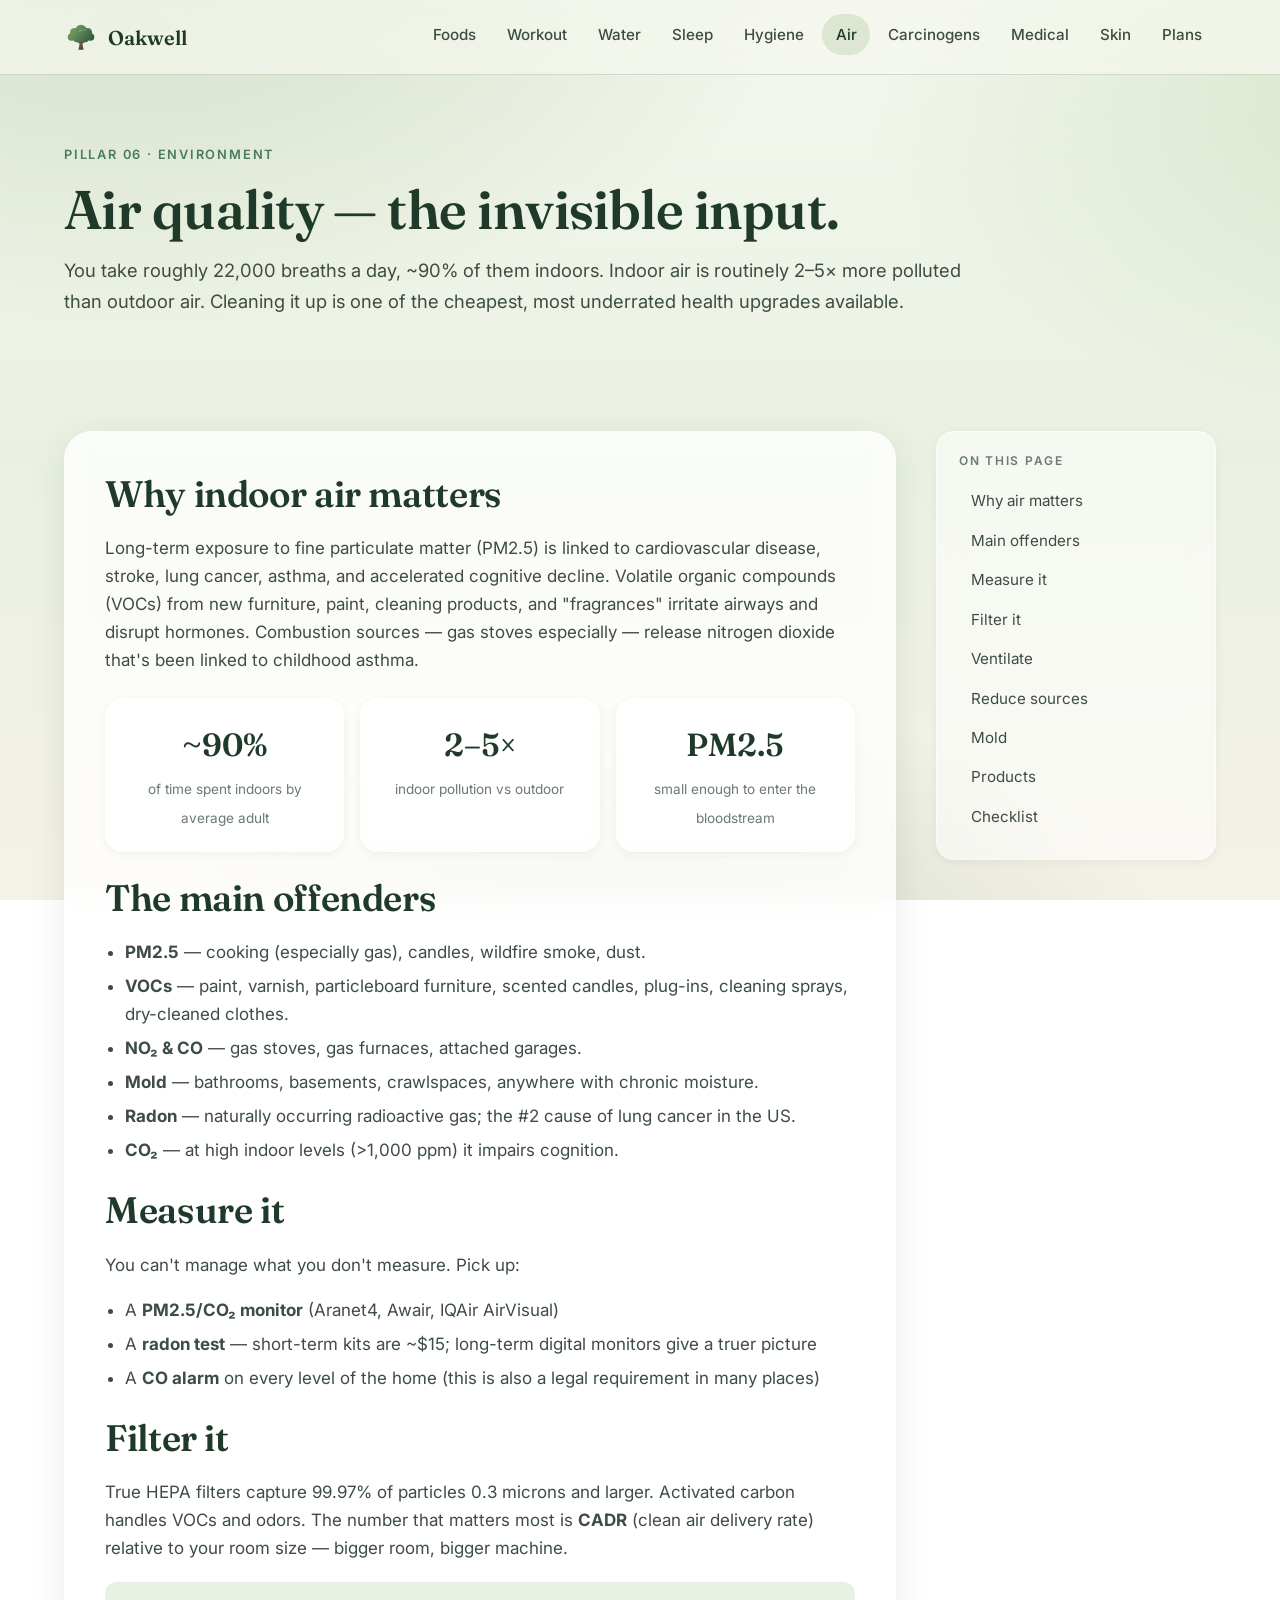
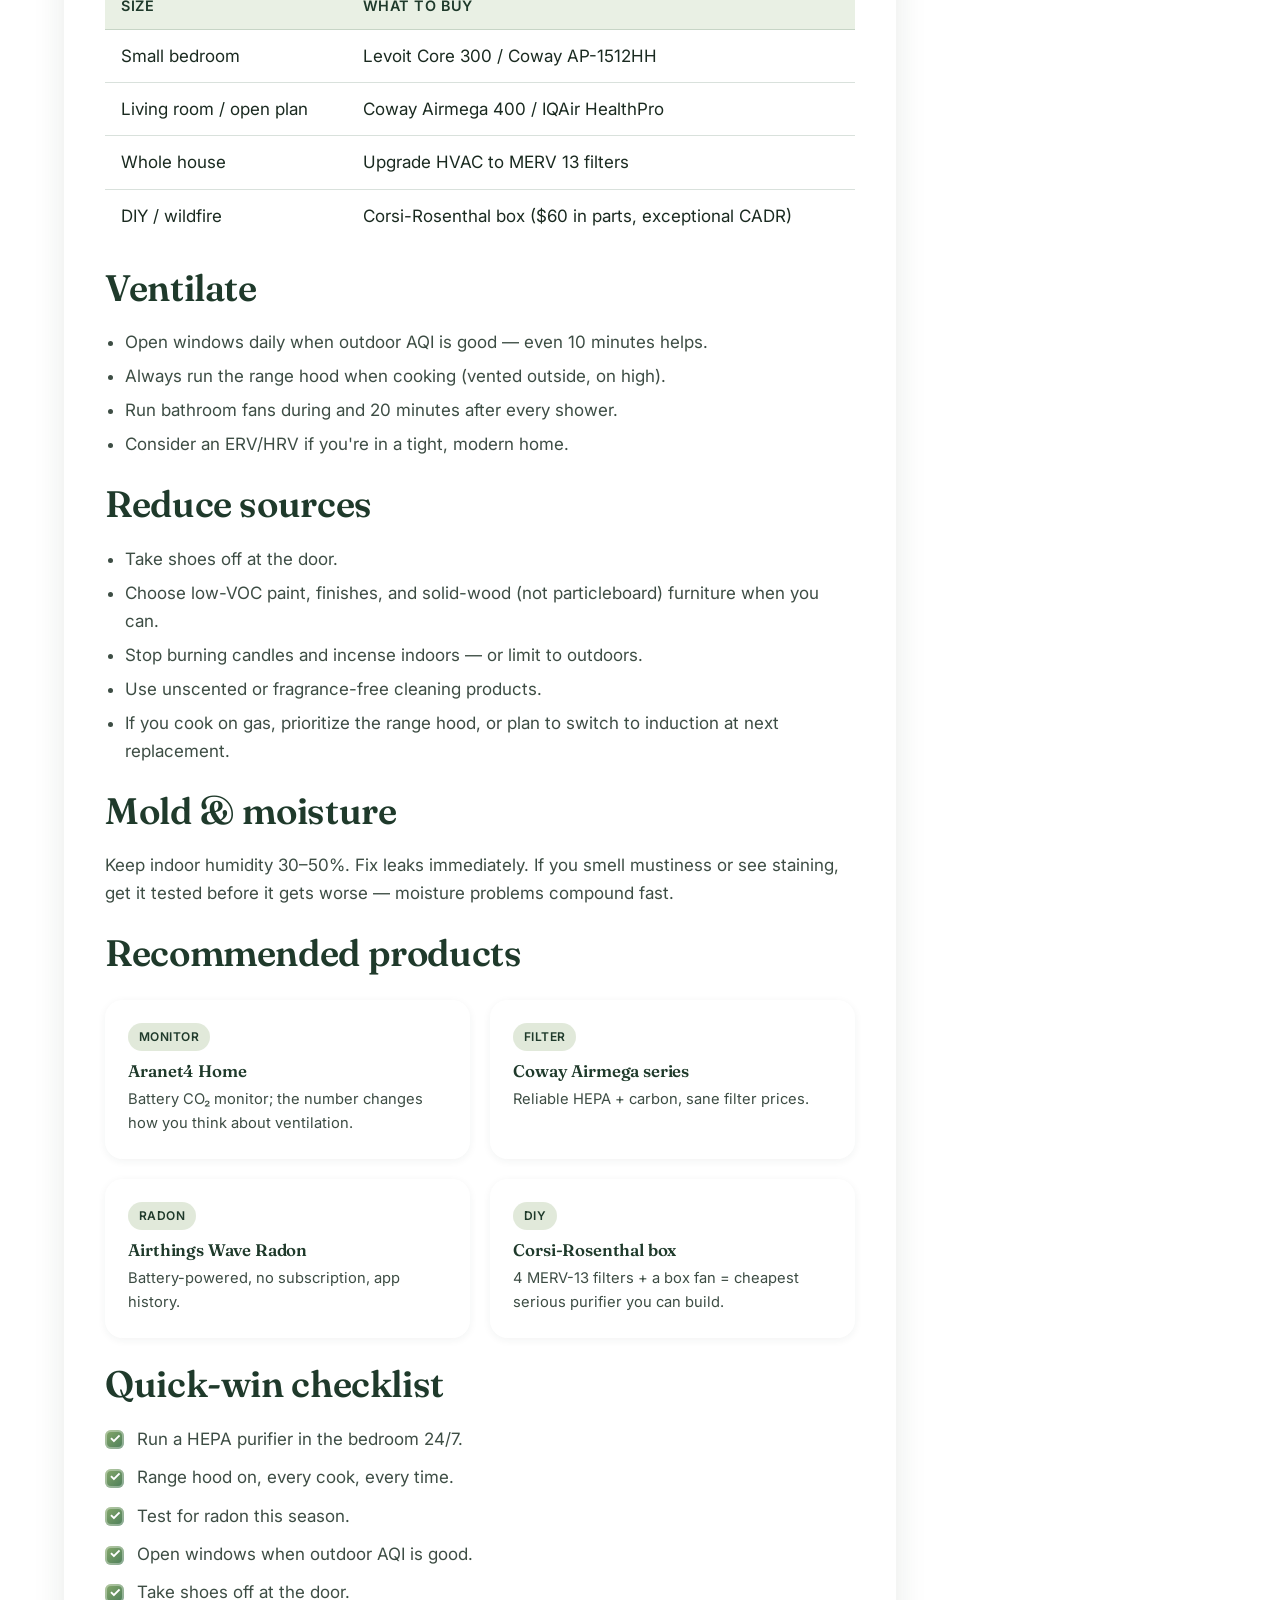
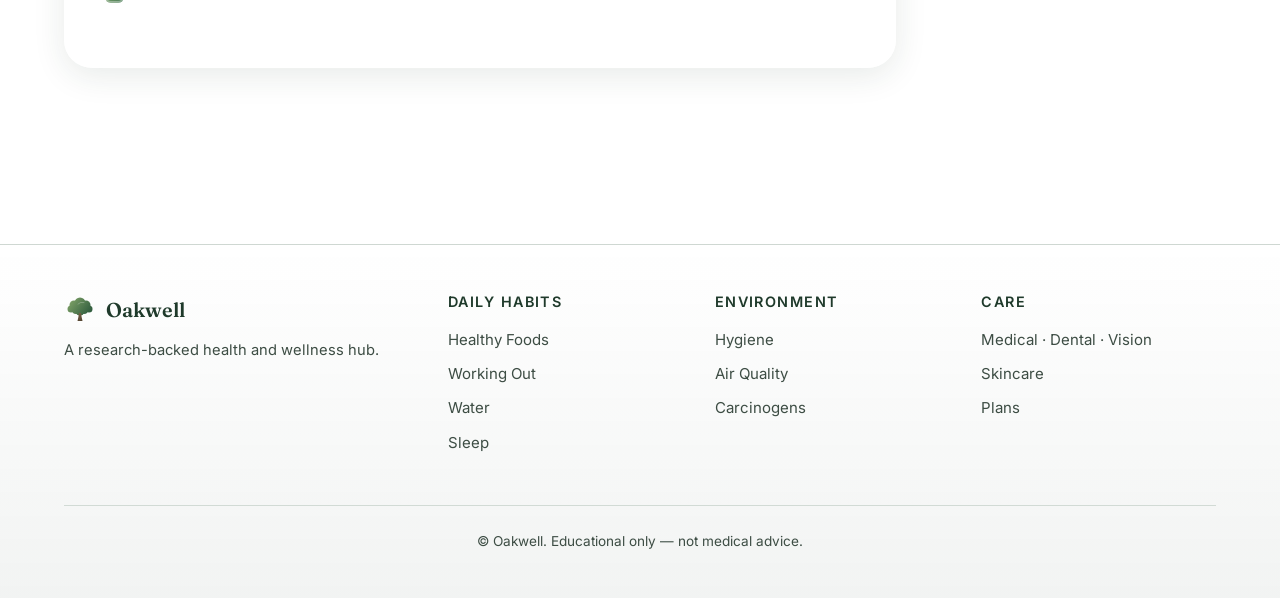
==== air-quality.html @ 97da0756 "first commit" ====
<!doctype html>
<html lang="en">
<head>
<meta charset="utf-8" />
<meta name="viewport" content="width=device-width,initial-scale=1" />
<title>Air Quality — Indoor Air, HEPA Filters, VOCs &amp; Mold | Oakwell</title>
<meta name="description" content="A practical guide to indoor air quality: PM2.5, VOCs, mold, radon, ventilation, choosing a HEPA purifier, and how to make the air in your home and office measurably cleaner." />
<meta name="keywords" content="indoor air quality, HEPA, PM2.5, VOCs, mold, radon, air purifier, ventilation, healthy home" />
<link rel="canonical" href="https://example.com/air-quality.html" />
<link rel="icon" type="image/svg+xml" href="assets/images/oak-logo.svg" />
<link rel="preconnect" href="https://fonts.googleapis.com">
<link rel="preconnect" href="https://fonts.gstatic.com" crossorigin>
<link href="https://fonts.googleapis.com/css2?family=Fraunces:opsz,wght@9..144,500;9..144,600&family=Inter:wght@400;500;600;700&display=swap" rel="stylesheet">
<link rel="stylesheet" href="assets/css/style.css" />
</head>
<body>

<header class="nav"><div class="nav-inner">
  <a class="brand" href="index.html"><img src="assets/images/oak-logo.svg" alt="" width="34" height="34"><span>Oakwell</span></a>
  <button class="nav-toggle" aria-label="Open menu" aria-expanded="false">☰</button>
  <nav><ul class="nav-links">
    <li><a href="foods.html">Foods</a></li><li><a href="workout.html">Workout</a></li><li><a href="water.html">Water</a></li>
    <li><a href="sleep.html">Sleep</a></li><li><a href="hygiene.html">Hygiene</a></li><li><a href="air-quality.html">Air</a></li>
    <li><a href="carcinogens.html">Carcinogens</a></li><li><a href="medical.html">Medical</a></li><li><a href="skincare.html">Skin</a></li>
    <li><a href="plans.html">Plans</a></li>
  </ul></nav>
</div></header>

<main>

<section class="page-head"><div class="container reveal">
  <span class="eyebrow">Pillar 06 · Environment</span>
  <h1>Air quality — the invisible input.</h1>
  <p class="lede">You take roughly 22,000 breaths a day, ~90% of them indoors. Indoor air is routinely 2–5× more polluted than outdoor air. Cleaning it up is one of the cheapest, most underrated health upgrades available.</p>
</div></section>

<section><div class="container content">
  <article class="glass reveal">
    <h2 id="why">Why indoor air matters</h2>
    <p>Long-term exposure to fine particulate matter (PM2.5) is linked to cardiovascular disease, stroke, lung cancer, asthma, and accelerated cognitive decline. Volatile organic compounds (VOCs) from new furniture, paint, cleaning products, and "fragrances" irritate airways and disrupt hormones. Combustion sources — gas stoves especially — release nitrogen dioxide that's been linked to childhood asthma.</p>
    <div class="stats">
      <div class="stat glass-soft"><span class="num">~90%</span><span class="label">of time spent indoors by average adult</span></div>
      <div class="stat glass-soft"><span class="num">2–5×</span><span class="label">indoor pollution vs outdoor</span></div>
      <div class="stat glass-soft"><span class="num">PM2.5</span><span class="label">small enough to enter the bloodstream</span></div>
    </div>

    <h2 id="enemies">The main offenders</h2>
    <ul>
      <li><strong>PM2.5</strong> — cooking (especially gas), candles, wildfire smoke, dust.</li>
      <li><strong>VOCs</strong> — paint, varnish, particleboard furniture, scented candles, plug-ins, cleaning sprays, dry-cleaned clothes.</li>
      <li><strong>NO₂ &amp; CO</strong> — gas stoves, gas furnaces, attached garages.</li>
      <li><strong>Mold</strong> — bathrooms, basements, crawlspaces, anywhere with chronic moisture.</li>
      <li><strong>Radon</strong> — naturally occurring radioactive gas; the #2 cause of lung cancer in the US.</li>
      <li><strong>CO₂</strong> — at high indoor levels (>1,000 ppm) it impairs cognition.</li>
    </ul>

    <h2 id="measure">Measure it</h2>
    <p>You can't manage what you don't measure. Pick up:</p>
    <ul>
      <li>A <strong>PM2.5/CO₂ monitor</strong> (Aranet4, Awair, IQAir AirVisual)</li>
      <li>A <strong>radon test</strong> — short-term kits are ~$15; long-term digital monitors give a truer picture</li>
      <li>A <strong>CO alarm</strong> on every level of the home (this is also a legal requirement in many places)</li>
    </ul>

    <h2 id="filter">Filter it</h2>
    <p>True HEPA filters capture 99.97% of particles 0.3 microns and larger. Activated carbon handles VOCs and odors. The number that matters most is <strong>CADR</strong> (clean air delivery rate) relative to your room size — bigger room, bigger machine.</p>
    <table>
      <thead><tr><th>Size</th><th>What to buy</th></tr></thead>
      <tbody>
        <tr><td>Small bedroom</td><td>Levoit Core 300 / Coway AP-1512HH</td></tr>
        <tr><td>Living room / open plan</td><td>Coway Airmega 400 / IQAir HealthPro</td></tr>
        <tr><td>Whole house</td><td>Upgrade HVAC to MERV 13 filters</td></tr>
        <tr><td>DIY / wildfire</td><td>Corsi-Rosenthal box ($60 in parts, exceptional CADR)</td></tr>
      </tbody>
    </table>

    <h2 id="ventilate">Ventilate</h2>
    <ul>
      <li>Open windows daily when outdoor AQI is good — even 10 minutes helps.</li>
      <li>Always run the range hood when cooking (vented outside, on high).</li>
      <li>Run bathroom fans during and 20 minutes after every shower.</li>
      <li>Consider an ERV/HRV if you're in a tight, modern home.</li>
    </ul>

    <h2 id="reduce">Reduce sources</h2>
    <ul>
      <li>Take shoes off at the door.</li>
      <li>Choose low-VOC paint, finishes, and solid-wood (not particleboard) furniture when you can.</li>
      <li>Stop burning candles and incense indoors — or limit to outdoors.</li>
      <li>Use unscented or fragrance-free cleaning products.</li>
      <li>If you cook on gas, prioritize the range hood, or plan to switch to induction at next replacement.</li>
    </ul>

    <h2 id="mold">Mold &amp; moisture</h2>
    <p>Keep indoor humidity 30–50%. Fix leaks immediately. If you smell mustiness or see staining, get it tested before it gets worse — moisture problems compound fast.</p>

    <h2 id="products">Recommended products</h2>
    <div class="products">
      <div class="product glass-soft"><span class="tag">Monitor</span><h4>Aranet4 Home</h4><p>Battery CO₂ monitor; the number changes how you think about ventilation.</p></div>
      <div class="product glass-soft"><span class="tag">Filter</span><h4>Coway Airmega series</h4><p>Reliable HEPA + carbon, sane filter prices.</p></div>
      <div class="product glass-soft"><span class="tag">Radon</span><h4>Airthings Wave Radon</h4><p>Battery-powered, no subscription, app history.</p></div>
      <div class="product glass-soft"><span class="tag">DIY</span><h4>Corsi-Rosenthal box</h4><p>4 MERV-13 filters + a box fan = cheapest serious purifier you can build.</p></div>
    </div>

    <h2 id="checklist">Quick-win checklist</h2>
    <ul class="checklist">
      <li>Run a HEPA purifier in the bedroom 24/7.</li>
      <li>Range hood on, every cook, every time.</li>
      <li>Test for radon this season.</li>
      <li>Open windows when outdoor AQI is good.</li>
      <li>Take shoes off at the door.</li>
    </ul>
  </article>

  <aside class="toc glass-soft">
    <h4>On this page</h4>
    <ul>
      <li><a href="#why">Why air matters</a></li>
      <li><a href="#enemies">Main offenders</a></li>
      <li><a href="#measure">Measure it</a></li>
      <li><a href="#filter">Filter it</a></li>
      <li><a href="#ventilate">Ventilate</a></li>
      <li><a href="#reduce">Reduce sources</a></li>
      <li><a href="#mold">Mold</a></li>
      <li><a href="#products">Products</a></li>
      <li><a href="#checklist">Checklist</a></li>
    </ul>
  </aside>
</div></section>

</main>

<footer><div class="container">
  <div class="footer-grid">
    <div><div class="brand" style="margin-bottom:.75rem;"><img src="assets/images/oak-logo.svg" alt="" width="32" height="32"><span>Oakwell</span></div><p style="font-size:.92rem;">A research-backed health and wellness hub.</p></div>
    <div><h4>Daily Habits</h4><ul><li><a href="foods.html">Healthy Foods</a></li><li><a href="workout.html">Working Out</a></li><li><a href="water.html">Water</a></li><li><a href="sleep.html">Sleep</a></li></ul></div>
    <div><h4>Environment</h4><ul><li><a href="hygiene.html">Hygiene</a></li><li><a href="air-quality.html">Air Quality</a></li><li><a href="carcinogens.html">Carcinogens</a></li></ul></div>
    <div><h4>Care</h4><ul><li><a href="medical.html">Medical · Dental · Vision</a></li><li><a href="skincare.html">Skincare</a></li><li><a href="plans.html">Plans</a></li></ul></div>
  </div>
  <div class="footer-bottom"><p>© Oakwell. Educational only — not medical advice.</p></div>
</div></footer>
<script src="assets/js/main.js"></script>
</body>
</html>
---- assets/css/style.css ----
/* =========================================================
   Oakwell Health & Wellness — Global Stylesheet
   Theme: Modern, clean, glassy, natural with oak/forest green
   ========================================================= */

:root {
  --forest-deep: #1f3a2b;
  --forest: #2d5a3d;
  --sage: #87a96b;
  --sage-light: #b8d3a3;
  --moss: #4a7c59;
  --bark: #6b5742;
  --cream: #f5f1e8;
  --cream-soft: #fbf9f3;
  --mist: rgba(255, 255, 255, 0.55);
  --mist-strong: rgba(255, 255, 255, 0.78);
  --ink: #1a2a20;
  --ink-soft: #3d4d44;
  --ink-muted: #6b7a72;
  --line: rgba(45, 90, 61, 0.18);
  --shadow-sm: 0 2px 8px rgba(31, 58, 43, 0.06);
  --shadow: 0 8px 32px rgba(31, 58, 43, 0.10);
  --shadow-lg: 0 20px 60px rgba(31, 58, 43, 0.14);
  --radius: 18px;
  --radius-lg: 28px;
  --maxw: 1200px;
  --font-sans: "Inter", -apple-system, BlinkMacSystemFont, "Segoe UI", Roboto, "Helvetica Neue", sans-serif;
  --font-serif: "Fraunces", "Cormorant Garamond", Georgia, serif;
}

* { box-sizing: border-box; margin: 0; padding: 0; }

html { scroll-behavior: smooth; -webkit-text-size-adjust: 100%; }

body {
  font-family: var(--font-sans);
  color: var(--ink);
  line-height: 1.65;
  font-size: 17px;
  background:
    radial-gradient(1200px 700px at 10% -10%, rgba(135, 169, 107, 0.35), transparent 60%),
    radial-gradient(1000px 600px at 110% 10%, rgba(184, 211, 163, 0.45), transparent 55%),
    radial-gradient(900px 500px at 50% 110%, rgba(74, 124, 89, 0.20), transparent 60%),
    linear-gradient(180deg, #f4f7ef 0%, #eaf1e2 50%, #f5f1e8 100%);
  background-attachment: fixed;
  min-height: 100vh;
  -webkit-font-smoothing: antialiased;
  text-rendering: optimizeLegibility;
}

img, svg { max-width: 100%; display: block; }

a {
  color: var(--forest);
  text-decoration: none;
  transition: color .2s ease;
}
a:hover { color: var(--moss); }

h1, h2, h3, h4 {
  font-family: var(--font-serif);
  color: var(--forest-deep);
  line-height: 1.2;
  letter-spacing: -0.01em;
  font-weight: 600;
}
h1 { font-size: clamp(2rem, 4.5vw, 3.4rem); }
h2 { font-size: clamp(1.6rem, 3vw, 2.3rem); margin-bottom: .5em; }
h3 { font-size: 1.3rem; margin-bottom: .4em; }
h4 { font-size: 1.05rem; margin-bottom: .3em; }

p { margin-bottom: 1em; color: var(--ink-soft); }

ul, ol { padding-left: 1.25rem; margin-bottom: 1em; }
li { margin-bottom: .35em; color: var(--ink-soft); }

/* =========== Layout =========== */
.container {
  max-width: var(--maxw);
  margin: 0 auto;
  padding: 0 1.5rem;
}

section { padding: 4rem 0; }

/* =========== Navigation =========== */
.nav {
  position: sticky;
  top: 0;
  z-index: 100;
  backdrop-filter: blur(18px) saturate(160%);
  -webkit-backdrop-filter: blur(18px) saturate(160%);
  background: rgba(245, 247, 240, 0.72);
  border-bottom: 1px solid var(--line);
}
.nav-inner {
  display: flex;
  align-items: center;
  justify-content: space-between;
  padding: .85rem 1.5rem;
  max-width: var(--maxw);
  margin: 0 auto;
  gap: 1rem;
}
.brand {
  display: flex;
  align-items: center;
  gap: .65rem;
  font-family: var(--font-serif);
  font-size: 1.25rem;
  font-weight: 600;
  color: var(--forest-deep);
}
.brand svg { width: 34px; height: 34px; }
.brand:hover { color: var(--moss); }

.nav-links {
  display: flex;
  align-items: center;
  gap: .25rem;
  list-style: none;
  padding: 0;
  margin: 0;
}
.nav-links a {
  display: inline-block;
  padding: .5rem .85rem;
  border-radius: 999px;
  color: var(--ink-soft);
  font-size: .95rem;
  font-weight: 500;
  transition: background .2s ease, color .2s ease;
}
.nav-links a:hover, .nav-links a.active {
  background: rgba(135, 169, 107, 0.22);
  color: var(--forest-deep);
}

.nav-toggle {
  display: none;
  background: transparent;
  border: 1px solid var(--line);
  border-radius: 10px;
  padding: .5rem .65rem;
  cursor: pointer;
  color: var(--forest-deep);
}

@media (max-width: 900px) {
  .nav-toggle { display: inline-flex; }
  .nav-links {
    position: absolute;
    top: 100%;
    left: 0;
    right: 0;
    flex-direction: column;
    align-items: stretch;
    gap: 0;
    padding: .5rem 1rem 1rem;
    background: rgba(245, 247, 240, 0.95);
    backdrop-filter: blur(18px);
    border-bottom: 1px solid var(--line);
    transform: translateY(-10px);
    opacity: 0;
    pointer-events: none;
    transition: opacity .2s ease, transform .2s ease;
  }
  .nav-links.open {
    opacity: 1;
    transform: translateY(0);
    pointer-events: auto;
  }
  .nav-links a { padding: .85rem 1rem; border-radius: 12px; }
}

/* =========== Glass cards =========== */
.glass {
  background: var(--mist-strong);
  backdrop-filter: blur(14px) saturate(150%);
  -webkit-backdrop-filter: blur(14px) saturate(150%);
  border: 1px solid rgba(255, 255, 255, 0.5);
  border-radius: var(--radius-lg);
  box-shadow: var(--shadow);
}

.glass-soft {
  background: var(--mist);
  backdrop-filter: blur(10px);
  -webkit-backdrop-filter: blur(10px);
  border: 1px solid rgba(255, 255, 255, 0.45);
  border-radius: var(--radius);
  box-shadow: var(--shadow-sm);
}

/* =========== Hero =========== */
.hero {
  padding: 5rem 0 3rem;
  position: relative;
  overflow: hidden;
}
.hero-grid {
  display: grid;
  grid-template-columns: 1.2fr 1fr;
  gap: 3rem;
  align-items: center;
}
.hero h1 { margin-bottom: 1rem; }
.hero .lede {
  font-size: 1.18rem;
  color: var(--ink-soft);
  max-width: 36em;
  margin-bottom: 1.75rem;
}
.hero-cta {
  display: flex;
  gap: .75rem;
  flex-wrap: wrap;
}

.hero-art {
  display: flex;
  align-items: center;
  justify-content: center;
  padding: 2rem;
}
.hero-art .glass {
  padding: 2rem;
  width: 100%;
  max-width: 380px;
  text-align: center;
}
.hero-art svg { width: 220px; height: 220px; margin: 0 auto; }

@media (max-width: 800px) {
  .hero-grid { grid-template-columns: 1fr; gap: 1.5rem; }
  .hero { padding: 3rem 0 2rem; }
}

/* =========== Buttons =========== */
.btn {
  display: inline-flex;
  align-items: center;
  gap: .5rem;
  padding: .85rem 1.4rem;
  border-radius: 999px;
  font-weight: 600;
  font-size: .98rem;
  border: 1px solid transparent;
  cursor: pointer;
  transition: transform .15s ease, box-shadow .2s ease, background .2s ease;
}
.btn-primary {
  background: linear-gradient(135deg, var(--forest), var(--moss));
  color: #fff;
  box-shadow: 0 8px 22px rgba(45, 90, 61, 0.35);
}
.btn-primary:hover {
  color: #fff;
  transform: translateY(-1px);
  box-shadow: 0 12px 28px rgba(45, 90, 61, 0.42);
}
.btn-ghost {
  background: rgba(255, 255, 255, 0.6);
  color: var(--forest-deep);
  border-color: var(--line);
  backdrop-filter: blur(8px);
}
.btn-ghost:hover { background: rgba(255, 255, 255, 0.85); }

/* =========== Topic grid =========== */
.topic-grid {
  display: grid;
  grid-template-columns: repeat(auto-fit, minmax(240px, 1fr));
  gap: 1.25rem;
}
.topic-card {
  display: block;
  padding: 1.5rem;
  text-decoration: none;
  color: inherit;
  position: relative;
  transition: transform .2s ease, box-shadow .2s ease;
}
.topic-card:hover {
  transform: translateY(-3px);
  box-shadow: var(--shadow-lg);
  color: inherit;
}
.topic-icon {
  width: 48px;
  height: 48px;
  border-radius: 14px;
  display: flex;
  align-items: center;
  justify-content: center;
  background: linear-gradient(135deg, rgba(135, 169, 107, 0.25), rgba(74, 124, 89, 0.18));
  color: var(--forest-deep);
  margin-bottom: .9rem;
}
.topic-icon svg { width: 26px; height: 26px; }
.topic-card h3 { margin-bottom: .35rem; }
.topic-card p { font-size: .95rem; margin: 0; color: var(--ink-muted); }

/* =========== Page header =========== */
.page-head {
  padding: 4rem 0 2rem;
}
.page-head .eyebrow {
  text-transform: uppercase;
  letter-spacing: .14em;
  font-size: .8rem;
  color: var(--moss);
  font-weight: 600;
  margin-bottom: .75rem;
  display: inline-block;
}
.page-head h1 { margin-bottom: .8rem; }
.page-head .lede {
  font-size: 1.15rem;
  color: var(--ink-soft);
  max-width: 50em;
}

/* =========== Content =========== */
.content {
  display: grid;
  grid-template-columns: 1fr 280px;
  gap: 2.5rem;
  padding-bottom: 4rem;
}
.content article {
  padding: 2.5rem;
}
.content article h2 { margin-top: 1.5rem; }
.content article h2:first-child { margin-top: 0; }
.content article h3 { margin-top: 1.2rem; color: var(--moss); }
.content article ul, .content article ol { margin-bottom: 1.2em; }

.toc {
  position: sticky;
  top: 90px;
  align-self: start;
  padding: 1.4rem;
  font-size: .95rem;
}
.toc h4 {
  font-family: var(--font-sans);
  text-transform: uppercase;
  font-size: .75rem;
  letter-spacing: .14em;
  color: var(--ink-muted);
  margin-bottom: .8rem;
}
.toc ul { list-style: none; padding: 0; margin: 0; }
.toc li { margin: 0; }
.toc a {
  display: block;
  padding: .45rem .6rem;
  border-radius: 8px;
  color: var(--ink-soft);
  border-left: 2px solid transparent;
  transition: background .2s ease, border-color .2s ease, color .2s ease;
}
.toc a:hover {
  background: rgba(135, 169, 107, 0.15);
  border-left-color: var(--sage);
  color: var(--forest-deep);
}

@media (max-width: 900px) {
  .content { grid-template-columns: 1fr; }
  .toc { position: static; }
  .content article { padding: 1.6rem; }
}

/* =========== Stat cards =========== */
.stats {
  display: grid;
  grid-template-columns: repeat(auto-fit, minmax(180px, 1fr));
  gap: 1rem;
  margin: 1.5rem 0;
}
.stat {
  padding: 1.25rem;
  text-align: center;
}
.stat .num {
  font-family: var(--font-serif);
  font-size: 2rem;
  color: var(--forest-deep);
  font-weight: 600;
  display: block;
  margin-bottom: .15rem;
}
.stat .label { font-size: .85rem; color: var(--ink-muted); }

/* =========== Callouts =========== */
.callout {
  padding: 1.4rem 1.6rem;
  border-left: 4px solid var(--sage);
  background: rgba(135, 169, 107, 0.10);
  border-radius: 12px;
  margin: 1.5rem 0;
}
.callout strong { color: var(--forest-deep); }
.callout.warn {
  border-left-color: #c98b4d;
  background: rgba(201, 139, 77, 0.10);
}

/* =========== Product cards =========== */
.products {
  display: grid;
  grid-template-columns: repeat(auto-fit, minmax(260px, 1fr));
  gap: 1.25rem;
  margin: 1.5rem 0;
}
.product {
  padding: 1.4rem;
  display: flex;
  flex-direction: column;
}
.product .tag {
  display: inline-block;
  padding: .25rem .65rem;
  font-size: .75rem;
  font-weight: 600;
  letter-spacing: .04em;
  text-transform: uppercase;
  color: var(--forest-deep);
  background: rgba(135, 169, 107, 0.25);
  border-radius: 999px;
  margin-bottom: .65rem;
  align-self: flex-start;
}
.product h4 { margin-bottom: .35rem; }
.product p { font-size: .92rem; margin: 0; }

/* =========== Tables =========== */
table {
  width: 100%;
  border-collapse: collapse;
  margin: 1.2rem 0;
  background: rgba(255, 255, 255, 0.5);
  border-radius: 12px;
  overflow: hidden;
}
th, td {
  padding: .75rem 1rem;
  text-align: left;
  border-bottom: 1px solid var(--line);
}
th {
  background: rgba(135, 169, 107, 0.18);
  font-weight: 600;
  color: var(--forest-deep);
  font-size: .9rem;
  text-transform: uppercase;
  letter-spacing: .04em;
}
tr:last-child td { border-bottom: none; }

/* =========== Plan / checklist =========== */
.checklist {
  list-style: none;
  padding: 0;
}
.checklist li {
  position: relative;
  padding-left: 2rem;
  margin-bottom: .65rem;
}
.checklist li::before {
  content: "";
  position: absolute;
  left: 0;
  top: .35rem;
  width: 1.2rem;
  height: 1.2rem;
  background: linear-gradient(135deg, var(--sage), var(--moss));
  border-radius: 6px;
  box-shadow: inset 0 0 0 2px rgba(255, 255, 255, .35);
}
.checklist li::after {
  content: "✓";
  position: absolute;
  left: .27rem;
  top: .15rem;
  color: #fff;
  font-weight: 700;
  font-size: .85rem;
}

/* =========== Day plan grid =========== */
.day-plan {
  display: grid;
  grid-template-columns: repeat(auto-fit, minmax(220px, 1fr));
  gap: 1rem;
  margin: 1.5rem 0;
}
.day {
  padding: 1.3rem;
}
.day h4 {
  color: var(--moss);
  font-family: var(--font-sans);
  text-transform: uppercase;
  letter-spacing: .08em;
  font-size: .8rem;
  margin-bottom: .6rem;
}
.day ul { padding-left: 1.1rem; margin: 0; font-size: .94rem; }

/* =========== CTA banner =========== */
.cta-banner {
  margin: 4rem auto;
  padding: 3rem 2rem;
  text-align: center;
  max-width: var(--maxw);
}
.cta-banner h2 { margin-bottom: .75rem; }
.cta-banner p { max-width: 36em; margin: 0 auto 1.5rem; }

/* =========== Featured (Trumodern) =========== */
.featured {
  padding: 2.5rem;
  margin: 2rem 0;
  background:
    linear-gradient(135deg, rgba(255, 255, 255, .7), rgba(184, 211, 163, .35)),
    radial-gradient(800px 400px at 80% 20%, rgba(135, 169, 107, .35), transparent 60%);
  border: 1px solid rgba(255, 255, 255, .6);
  border-radius: var(--radius-lg);
}
.featured .tag {
  display: inline-block;
  padding: .3rem .8rem;
  font-size: .75rem;
  font-weight: 700;
  letter-spacing: .08em;
  text-transform: uppercase;
  color: #fff;
  background: linear-gradient(135deg, var(--forest), var(--moss));
  border-radius: 999px;
  margin-bottom: 1rem;
}
.featured h3 {
  font-size: 1.7rem;
  margin-bottom: .5rem;
}
.featured .meta {
  color: var(--ink-muted);
  font-size: .92rem;
  margin-bottom: 1rem;
}

/* =========== Footer =========== */
footer {
  margin-top: 3rem;
  padding: 3rem 0 2rem;
  background: linear-gradient(180deg, transparent, rgba(31, 58, 43, 0.06));
  border-top: 1px solid var(--line);
}
.footer-grid {
  display: grid;
  grid-template-columns: 1.5fr 1fr 1fr 1fr;
  gap: 2rem;
  margin-bottom: 2rem;
}
.footer-grid h4 {
  font-family: var(--font-sans);
  font-size: .9rem;
  text-transform: uppercase;
  letter-spacing: .1em;
  color: var(--forest-deep);
  margin-bottom: .9rem;
}
.footer-grid ul { list-style: none; padding: 0; }
.footer-grid li { margin-bottom: .4rem; }
.footer-grid a { color: var(--ink-soft); font-size: .94rem; }
.footer-bottom {
  text-align: center;
  font-size: .85rem;
  color: var(--ink-muted);
  padding-top: 1.5rem;
  border-top: 1px solid var(--line);
}

@media (max-width: 700px) {
  .footer-grid { grid-template-columns: 1fr 1fr; }
}

/* =========== Misc =========== */
.eyebrow {
  text-transform: uppercase;
  letter-spacing: .14em;
  font-size: .8rem;
  color: var(--moss);
  font-weight: 600;
}
.section-head {
  text-align: center;
  margin-bottom: 2.5rem;
}
.section-head h2 { margin-bottom: .5rem; }
.section-head p { color: var(--ink-muted); max-width: 38em; margin: 0 auto; }

/* Reveal animation */
.reveal {
  opacity: 0;
  transform: translateY(18px);
  transition: opacity .7s ease, transform .7s ease;
}
.reveal.in { opacity: 1; transform: none; }

/* Selection */
::selection { background: rgba(135, 169, 107, 0.4); color: var(--forest-deep); }

/* Focus states */
a:focus-visible, button:focus-visible {
  outline: 2px solid var(--moss);
  outline-offset: 3px;
  border-radius: 6px;
}
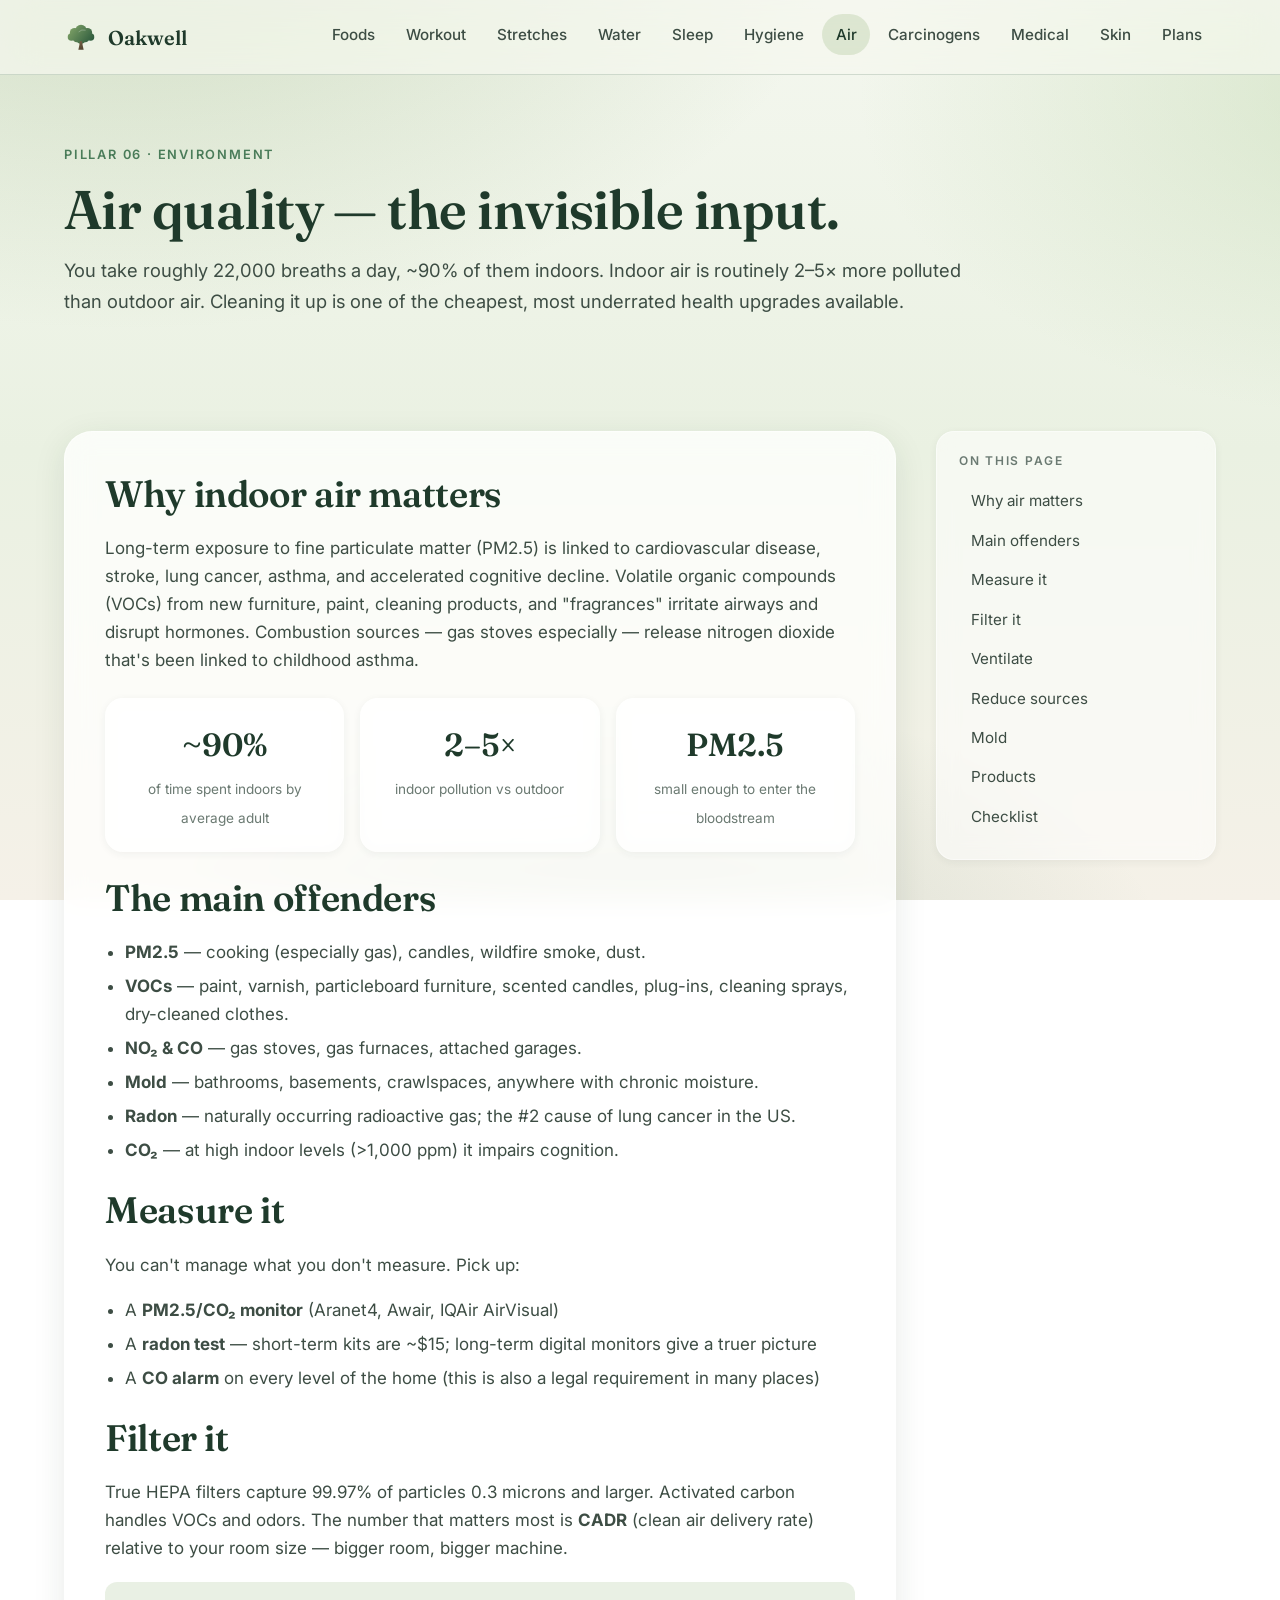
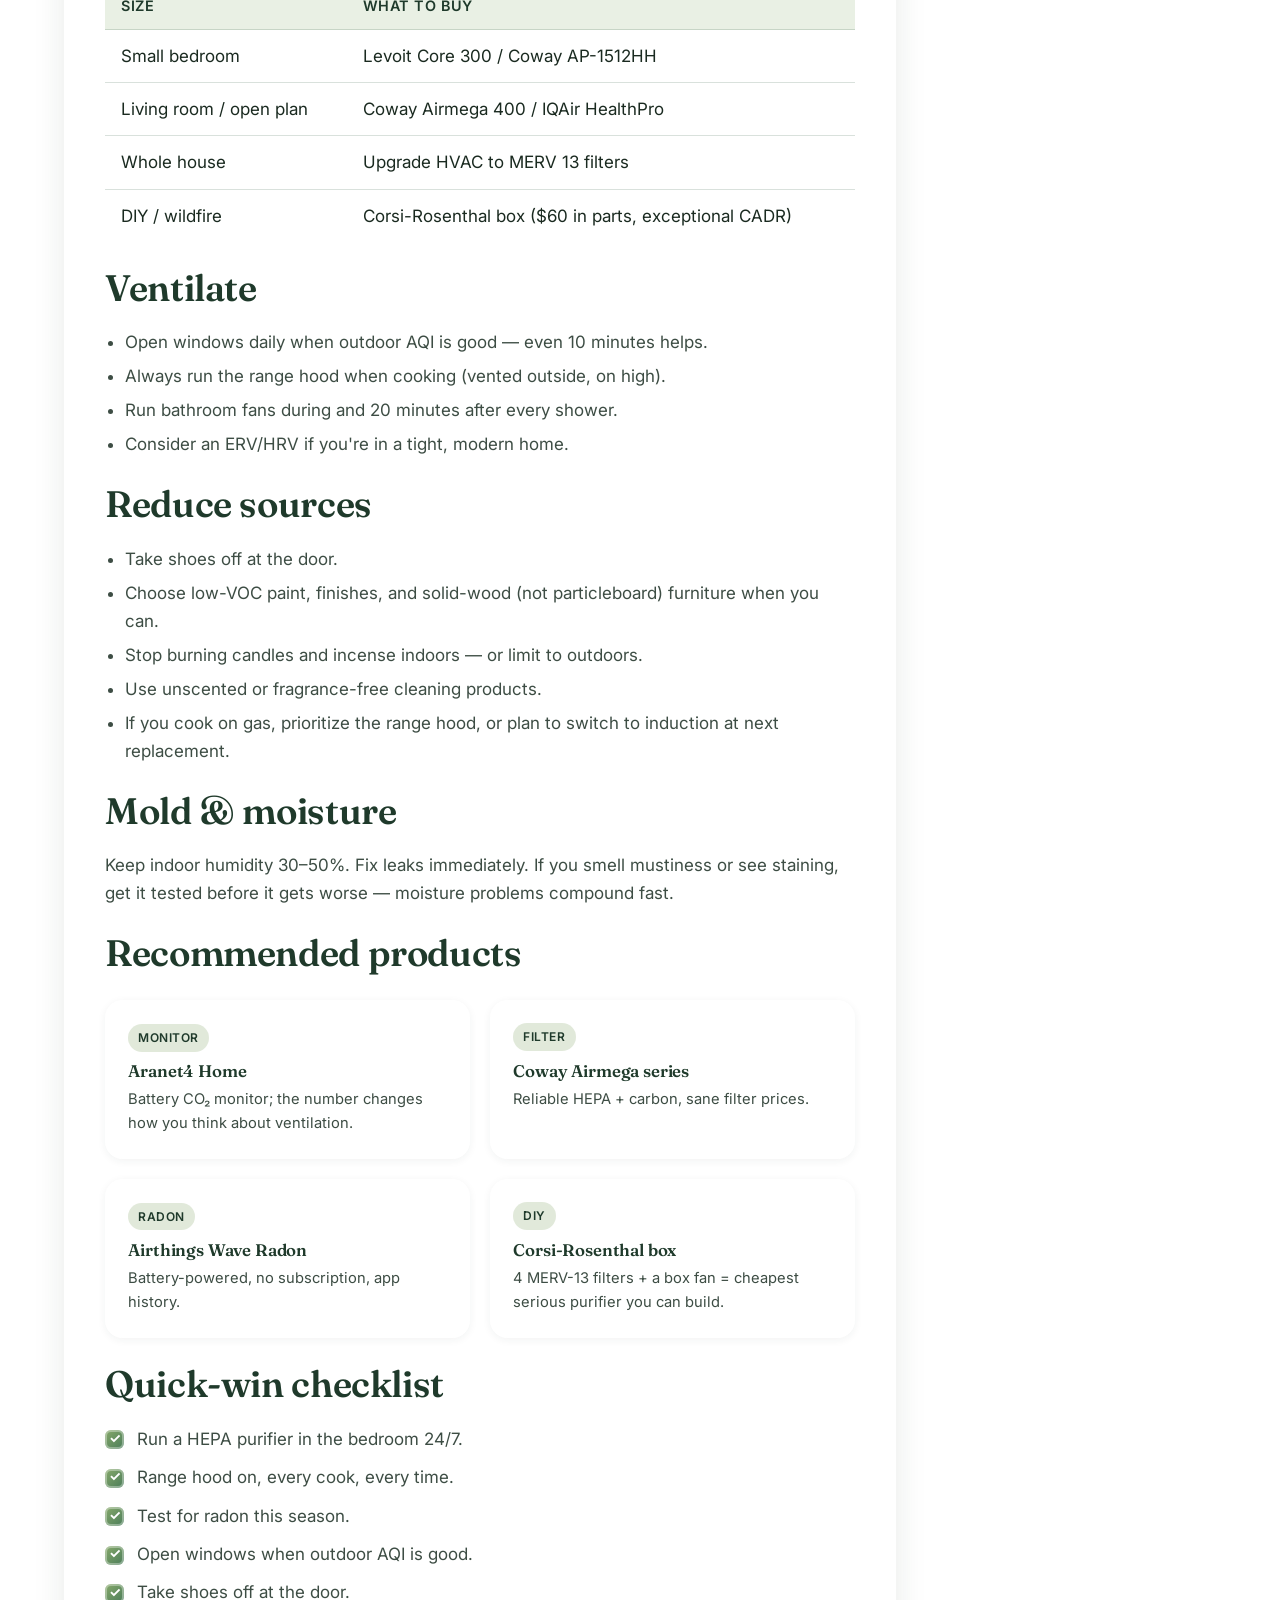
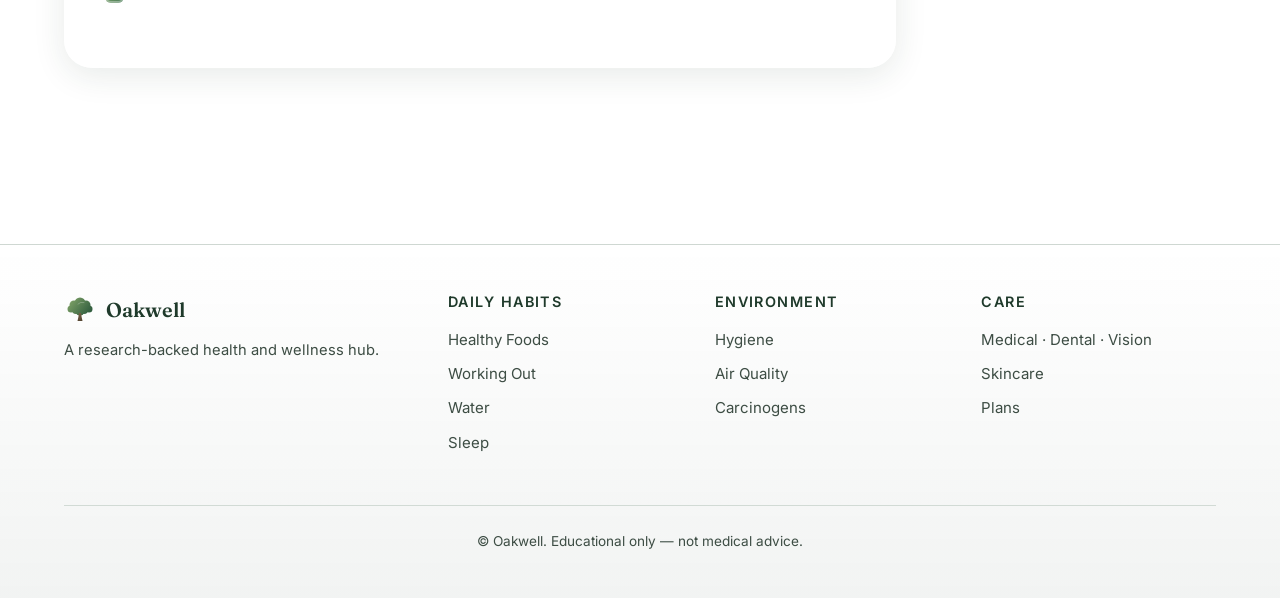
==== commit 33b48664: "stretches and new schedule" ====
--- a/air-quality.html
+++ b/air-quality.html
@@ -19,7 +19,7 @@
   <a class="brand" href="index.html"><img src="assets/images/oak-logo.svg" alt="" width="34" height="34"><span>Oakwell</span></a>
   <button class="nav-toggle" aria-label="Open menu" aria-expanded="false">☰</button>
   <nav><ul class="nav-links">
-    <li><a href="foods.html">Foods</a></li><li><a href="workout.html">Workout</a></li><li><a href="water.html">Water</a></li>
+    <li><a href="foods.html">Foods</a></li><li><a href="workout.html">Workout</a></li><li><a href="stretches.html">Stretches</a></li><li><a href="water.html">Water</a></li>
     <li><a href="sleep.html">Sleep</a></li><li><a href="hygiene.html">Hygiene</a></li><li><a href="air-quality.html">Air</a></li>
     <li><a href="carcinogens.html">Carcinogens</a></li><li><a href="medical.html">Medical</a></li><li><a href="skincare.html">Skin</a></li>
     <li><a href="plans.html">Plans</a></li>
--- a/assets/css/style.css
+++ b/assets/css/style.css
@@ -144,6 +144,7 @@
   padding: .5rem .65rem;
   cursor: pointer;
   color: var(--forest-deep);
+  justify-items: end;
 }
 
 @media (max-width: 900px) {
